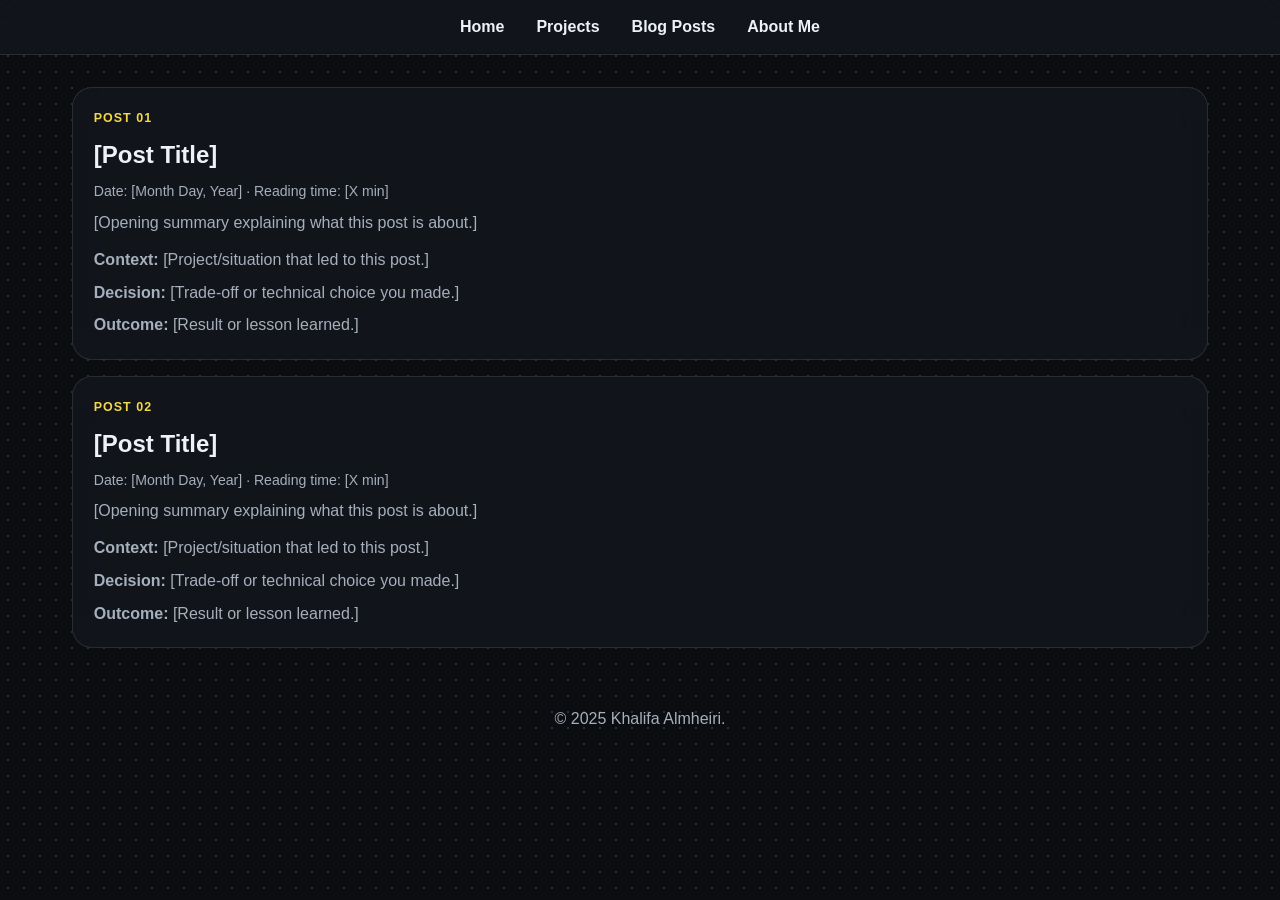
==== blog-posts.html @ 5a66d3f3 "Moved HTML to root for vercel." ====
<!DOCTYPE html>
<html lang="en">
<head>
    <meta charset="UTF-8">
    <meta name="viewport" content="width=device-width, initial-scale=1.0">
    <title>Blog Posts</title>
    <link rel="stylesheet" href="styles/styles.css">
</head>
<body>
    <header>
        <nav>
            <ul>
                <li><a href="index.html">Home</a></li>
                <li><a href="projects.html">Projects</a></li>
                <li><a href="blog-posts.html">Blog Posts</a></li>
                <li><a href="about-me.html">About Me</a></li>
            </ul>
        </nav>
    </header>

    <main>
        <section class="feed-stack">
            <article class="bento-card feed-entry">
                <p class="card-label">Post 01</p>
                <h2>[Post Title]</h2>
                <p class="feed-meta">Date: [Month Day, Year] · Reading time: [X min]</p>
                <p class="feed-muted">[Opening summary explaining what this post is about.]</p>
                <div class="feed-details">
                    <p><strong>Context:</strong> [Project/situation that led to this post.]</p>
                    <p><strong>Decision:</strong> [Trade-off or technical choice you made.]</p>
                    <p><strong>Outcome:</strong> [Result or lesson learned.]</p>
                </div>
            </article>

            <article class="bento-card feed-entry">
                <p class="card-label">Post 02</p>
                <h2>[Post Title]</h2>
                <p class="feed-meta">Date: [Month Day, Year] · Reading time: [X min]</p>
                <p class="feed-muted">[Opening summary explaining what this post is about.]</p>
                <div class="feed-details">
                    <p><strong>Context:</strong> [Project/situation that led to this post.]</p>
                    <p><strong>Decision:</strong> [Trade-off or technical choice you made.]</p>
                    <p><strong>Outcome:</strong> [Result or lesson learned.]</p>
                </div>
            </article>
        </section>
    </main>

    <footer>
        <p>&copy; 2025 Khalifa Almheiri.</p>
    </footer>
</body>
</html>
---- styles/styles.css ----
* {
    margin: 0;
    padding: 0;
    box-sizing: border-box;
}

:root {
    --accent-yellow: #f4d84a;
}

body {
    --bg-primary: #0b0d11;
    --dot-color: rgba(172, 179, 194, 0.2);
    --card-surface: rgba(22, 26, 33, 0.62);
    --border-soft: rgba(255, 255, 255, 0.1);
    --text-primary: #eef2f7;
    --text-muted: #a6afbc;

    font-family: "Inter", "Sora", "Segoe UI", Arial, sans-serif;
    line-height: 1.6;
    color: var(--text-primary);
    background-color: var(--bg-primary);
    background-image: radial-gradient(var(--dot-color) 1.1px, transparent 1.1px);
    background-size: 16px 16px;
    min-height: 100vh;
}

header {
    background: var(--card-surface);
    backdrop-filter: blur(16px);
    -webkit-backdrop-filter: blur(16px);
    border-bottom: 1px solid var(--border-soft);
    width: 100%;
    position: sticky;
    top: 0;
    z-index: 1000;
}

nav {
    width: 100%;
}

nav ul {
    list-style: none;
    display: flex;
    align-items: center;
    justify-content: center;
    flex-wrap: wrap;
    gap: 2rem;
    padding: 0.9rem 1rem;
}

nav a {
    text-decoration: none;
    color: var(--text-primary);
    font-weight: 600;
}

nav a:hover {
    color: var(--accent-yellow);
}

main {
    max-width: 1200px;
    margin: 0 auto;
    padding: 2rem;
}

.bento-grid {
    display: grid;
    grid-template-columns: repeat(12, 1fr);
    gap: 1.25rem;
    align-items: start;
}

.bento-card {
    position: relative;
    background: var(--card-surface);
    border: 1px solid var(--border-soft);
    border-radius: 20px;
    padding: 1.3rem;
    backdrop-filter: blur(16px);
    -webkit-backdrop-filter: blur(16px);
    transition: transform 220ms ease, box-shadow 220ms ease;
}

.bento-card:hover {
    transform: scale(1.02);
    box-shadow: 0 10px 28px rgba(0, 0, 0, 0.14);
}

.hero-card {
    grid-column: span 8;
    display: grid;
    grid-template-columns: auto 1fr;
    gap: 1rem;
    align-items: center;
    align-self: center;
}

.headshot {
    width: 130px;
    height: 130px;
    border-radius: 50%;
    object-fit: cover;
    border: 1px solid var(--border-soft);
}

.hero-card h1 {
    font-size: 1.9rem;
    line-height: 1.15;
}

.tagline {
    margin: 0.8rem 0;
    min-height: 1.6em;
    color: var(--text-muted);
}

.hero-links {
    display: flex;
    gap: 0.9rem;
    flex-wrap: wrap;
}

.hero-link {
    display: inline-flex;
    align-items: center;
    gap: 0.4rem;
    text-decoration: none;
    font-weight: 600;
    color: var(--accent-yellow);
}

.link-icon {
    width: 1rem;
    height: 1rem;
    display: inline-flex;
    align-items: center;
    justify-content: center;
}

.link-icon svg {
    width: 100%;
    height: 100%;
    fill: currentColor;
}

.mask-card {
    grid-column: span 4;
    align-self: center;
    perspective: 1000px;
}

.mask-inner {
    position: relative;
    transform-style: preserve-3d;
    transition: transform 0.7s ease;
    height: auto;
}

.mask-card.flipped .mask-inner {
    transform: rotateY(180deg);
}

.mask-face {
    position: absolute;
    inset: 0;
    backface-visibility: hidden;
}

.mask-back {
    border: 1px dashed var(--border-soft);
    border-radius: 12px;
    padding: 0.9rem;
    display: flex;
    flex-direction: column;
    justify-content: center;
    background: rgba(255, 255, 255, 0.04);
}

.mask-back {
    transform: rotateY(180deg);
}

.mask-graphic {
    min-height: 155px;
    max-height: 155px;
    border: 1px dashed var(--border-soft);
    border-radius: 12px;
    overflow: hidden;
}

.mask-photo {
    width: 100%;
    height: 100%;
    object-fit: cover;
    display: block;
}

.mask-caption {
    margin-top: 0.55rem;
    font-size: 0.85rem;
    color: var(--text-muted);
}

.mask-highlight,
.card-label {
    color: var(--accent-yellow);
}

.card-label {
    font-size: 0.78rem;
    text-transform: uppercase;
    letter-spacing: 0.08em;
    margin-bottom: 0.45rem;
    font-weight: 700;
}

.live-project-card {
    grid-column: span 7;
}

.project-layout {
    display: grid;
    grid-template-columns: 1fr 1fr;
    gap: 1rem;
    margin-top: 0.7rem;
}

.project-copy {
    color: var(--text-muted);
    display: flex;
    flex-direction: column;
    gap: 0.6rem;
}

.project-feats {
    font-size: 0.92rem;
}

.project-carousel {
    position: relative;
    border: 1px solid var(--border-soft);
    border-radius: 12px;
    overflow: hidden;
    min-height: 220px;
    background: rgba(255, 255, 255, 0.03);
}

.carousel-image {
    width: 100%;
    height: 220px;
    object-fit: cover;
    display: block;
}

.carousel-btn {
    position: absolute;
    top: 50%;
    transform: translateY(-50%);
    width: 34px;
    height: 34px;
    border-radius: 999px;
    border: 1px solid var(--border-soft);
    background: rgba(12, 12, 16, 0.72);
    color: var(--text-primary);
    cursor: pointer;
    line-height: 1;
    font-size: 1.2rem;
}

.carousel-btn:hover {
    border-color: var(--accent-yellow);
    color: var(--accent-yellow);
}

#carousel-prev {
    left: 0.6rem;
}

#carousel-next {
    right: 0.6rem;
}

.stack-card {
    grid-column: span 5;
    align-self: center;
    display: flex;
    flex-direction: column;
    justify-content: flex-start;
}

.stack-summary {
    margin-top: 0.35rem;
    color: var(--text-muted);
    font-size: 0.94rem;
}

.stack-groups {
    margin-top: 0.95rem;
    display: grid;
    gap: 0.75rem;
}

.stack-group {
    border: 1px solid var(--border-soft);
    border-radius: 12px;
    padding: 0.7rem;
    background: rgba(255, 255, 255, 0.02);
}

.stack-group-label {
    font-size: 0.72rem;
    letter-spacing: 0.08em;
    text-transform: uppercase;
    font-weight: 700;
    color: var(--text-muted);
    margin-bottom: 0.5rem;
}

.stack-chips {
    display: flex;
    flex-wrap: wrap;
    gap: 0.45rem;
}

.stack-chip {
    border: 1px solid var(--border-soft);
    border-radius: 999px;
    padding: 0.3rem 0.65rem;
    font-size: 0.82rem;
    font-weight: 500;
    color: var(--text-muted);
    background: rgba(255, 255, 255, 0.02);
    transition: border-color 180ms ease, color 180ms ease;
}

.stack-chip:hover {
    border-color: var(--accent-yellow);
    color: var(--accent-yellow);
}

.page-grid {
    align-items: stretch;
}

.page-intro-card {
    grid-column: span 12;
}

.page-intro-card h1 {
    font-size: 2rem;
    line-height: 1.15;
}

.page-intro-text {
    margin-top: 0.5rem;
    color: var(--text-muted);
    max-width: 72ch;
}

.about-main-card {
    grid-column: span 8;
}

.about-art-card {
    grid-column: span 4;
}

.about-gamedev-card {
    grid-column: span 4;
}

.about-cycling-card {
    grid-column: span 4;
}

.about-obsidian-card {
    grid-column: span 4;
}

.hobby-image {
    width: 100%;
    margin-top: 0.75rem;
    border-radius: 12px;
    border: 1px solid var(--border-soft);
    max-height: 180px;
    object-fit: cover;
    display: block;
}

.page-feature-card {
    grid-column: span 8;
}

.page-side-card {
    grid-column: span 4;
}

.page-project-card,
.page-post-card {
    grid-column: span 4;
}

.page-muted {
    color: var(--text-muted);
    margin-top: 0.45rem;
}

.page-meta {
    margin-top: 0.55rem;
    color: var(--text-muted);
    font-size: 0.86rem;
}

.template-list {
    margin-top: 0.65rem;
    padding-left: 1.1rem;
    color: var(--text-muted);
}

.template-list li {
    margin-bottom: 0.45rem;
}

.template-list.compact li {
    margin-bottom: 0.3rem;
}

.feed-stack {
    display: grid;
    grid-template-columns: 1fr;
    gap: 1rem;
}

.feed-entry {
    width: 100%;
}

.feed-intro h1 {
    font-size: 2rem;
    line-height: 1.15;
}

.feed-muted {
    margin-top: 0.45rem;
    color: var(--text-muted);
}

.feed-meta {
    margin-top: 0.35rem;
    font-size: 0.88rem;
    color: var(--text-muted);
}

.feed-details {
    margin-top: 0.7rem;
    display: grid;
    gap: 0.45rem;
    color: var(--text-muted);
}

.feed-details p {
    margin: 0;
}

.project-showcase-card {
    display: grid;
    gap: 0.85rem;
}

.project-title {
    font-size: 1.65rem;
    line-height: 1.2;
}

.project-subheadline {
    color: var(--text-muted);
}

.project-tech-tags {
    display: flex;
    flex-wrap: wrap;
    gap: 0.5rem;
}

.project-tech-tag {
    border: 1px solid var(--border-soft);
    border-radius: 999px;
    padding: 0.26rem 0.7rem;
    font-size: 0.8rem;
    color: var(--text-muted);
    background: rgba(255, 255, 255, 0.02);
}

.project-media-hero {
    min-height: 260px;
    border-radius: 14px;
    border: 1px solid var(--border-soft);
    background: rgba(255, 255, 255, 0.03);
    display: flex;
    align-items: center;
    justify-content: center;
    color: var(--text-muted);
    font-size: 0.92rem;
    text-align: center;
    padding: 1rem;
}

.project-media-image {
    width: 100%;
    height: 100%;
    object-fit: cover;
    border-radius: 10px;
    display: block;
}

.project-media-caption {
    margin-top: -0.35rem;
    font-size: 0.83rem;
    color: var(--text-muted);
}

.project-win-grid {
    display: grid;
    grid-template-columns: 1fr 1fr;
    gap: 0.8rem;
}

.project-section-label,
.project-challenge-label {
    font-size: 0.74rem;
    letter-spacing: 0.08em;
    text-transform: uppercase;
    font-weight: 700;
    color: var(--accent-yellow);
    margin-bottom: 0.4rem;
}

.project-stack-list {
    margin: 0;
    padding-left: 1.1rem;
    color: var(--text-muted);
}

.project-stack-list li {
    margin-bottom: 0.35rem;
}

.project-challenge-box {
    border: 1px solid var(--border-soft);
    border-radius: 12px;
    background: rgba(255, 255, 255, 0.03);
    padding: 0.75rem;
}

.project-challenge-box p {
    margin: 0;
    color: var(--text-muted);
}

.project-cta-group {
    display: flex;
    flex-wrap: wrap;
    gap: 0.65rem;
}

.project-cta {
    display: inline-flex;
    align-items: center;
    gap: 0.4rem;
    border-radius: 10px;
    padding: 0.52rem 0.85rem;
    font-weight: 700;
    text-decoration: none;
}

.project-cta-primary {
    border: 1px solid var(--accent-yellow);
    background: var(--accent-yellow);
    color: #1e2128;
}

.project-cta-secondary {
    border: 1px solid var(--border-soft);
    background: transparent;
    color: var(--text-primary);
}

.project-cta-secondary:hover {
    border-color: var(--accent-yellow);
    color: var(--accent-yellow);
}

.project-cta-icon {
    width: 0.95rem;
    height: 0.95rem;
    display: inline-flex;
}

.project-cta-icon svg {
    width: 100%;
    height: 100%;
    fill: currentColor;
}

.milestone-list {
    margin-top: 0.35rem;
    padding-left: 1rem;
}

.milestone-list li {
    margin-bottom: 0.5rem;
    color: var(--text-muted);
    font-size: 0.9rem;
}

a {
    color: var(--accent-yellow);
}

a:hover {
    color: var(--accent-yellow);
}

footer {
    text-align: center;
    padding: 1.6rem;
    color: var(--text-muted);
}

@media (max-width: 980px) {
    .bento-grid {
        grid-template-columns: repeat(2, minmax(0, 1fr));
    }

    .hero-card,
    .mask-card,
    .live-project-card,
    .stack-card {
        grid-column: span 1;
    }

    .page-intro-card,
    .page-feature-card,
    .page-side-card,
    .page-project-card,
    .page-post-card {
        grid-column: span 2;
    }

    .about-main-card,
    .about-art-card,
    .about-gamedev-card,
    .about-cycling-card,
    .about-obsidian-card {
        grid-column: span 2;
    }

    .project-layout {
        grid-template-columns: 1fr;
    }

    .project-win-grid {
        grid-template-columns: 1fr;
    }
}

@media (max-width: 760px) {
    nav ul {
        gap: 1rem;
    }

    .bento-grid {
        grid-template-columns: 1fr;
    }

    .page-intro-card,
    .page-feature-card,
    .page-side-card,
    .page-project-card,
    .page-post-card {
        grid-column: span 1;
    }

    .about-main-card,
    .about-art-card,
    .about-gamedev-card,
    .about-cycling-card,
    .about-obsidian-card {
        grid-column: span 1;
    }

    .hero-card {
        grid-template-columns: 1fr;
        text-align: center;
        justify-items: center;
    }

    .headshot {
        width: 110px;
        height: 110px;
    }
}
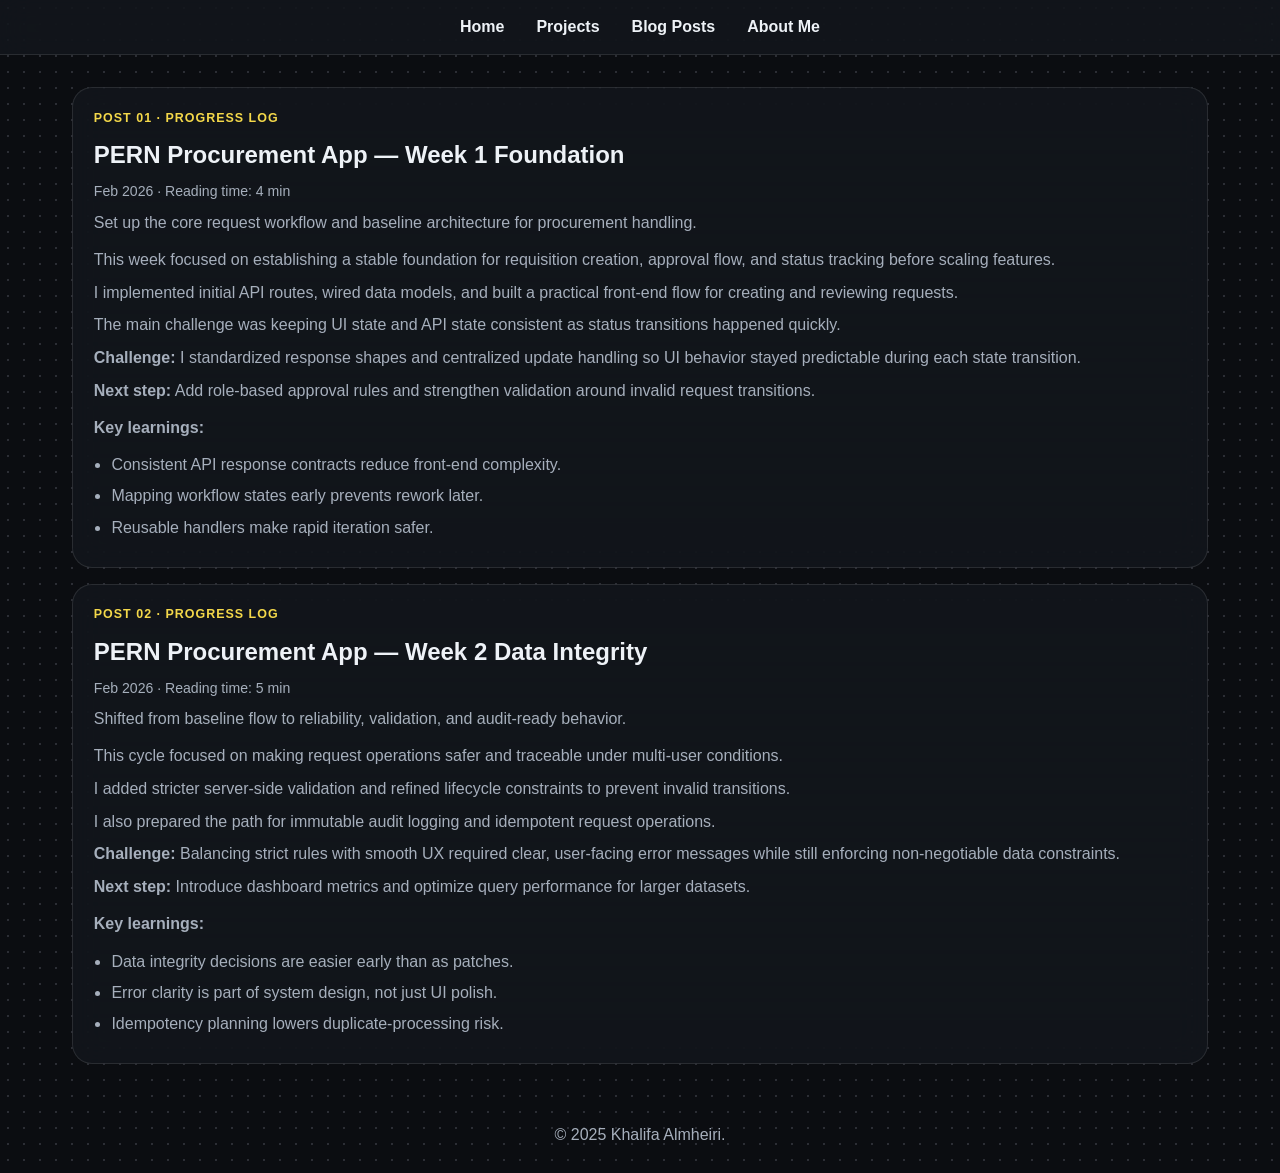
==== commit ac59b0ff: "Feat: Updated blog post section to auto render from json arrays." ====
--- a/blog-posts.html
+++ b/blog-posts.html
@@ -19,35 +19,22 @@
     </header>
 
     <main>
-        <section class="feed-stack">
-            <article class="bento-card feed-entry">
-                <p class="card-label">Post 01</p>
-                <h2>[Post Title]</h2>
-                <p class="feed-meta">Date: [Month Day, Year] · Reading time: [X min]</p>
-                <p class="feed-muted">[Opening summary explaining what this post is about.]</p>
-                <div class="feed-details">
-                    <p><strong>Context:</strong> [Project/situation that led to this post.]</p>
-                    <p><strong>Decision:</strong> [Trade-off or technical choice you made.]</p>
-                    <p><strong>Outcome:</strong> [Result or lesson learned.]</p>
-                </div>
-            </article>
+        <section class="feed-stack" id="blog-posts-feed"></section>
 
-            <article class="bento-card feed-entry">
-                <p class="card-label">Post 02</p>
-                <h2>[Post Title]</h2>
-                <p class="feed-meta">Date: [Month Day, Year] · Reading time: [X min]</p>
-                <p class="feed-muted">[Opening summary explaining what this post is about.]</p>
-                <div class="feed-details">
-                    <p><strong>Context:</strong> [Project/situation that led to this post.]</p>
-                    <p><strong>Decision:</strong> [Trade-off or technical choice you made.]</p>
-                    <p><strong>Outcome:</strong> [Result or lesson learned.]</p>
-                </div>
-            </article>
-        </section>
+        <noscript>
+            <section class="feed-stack">
+                <article class="bento-card feed-entry">
+                    <p class="feed-muted">Enable JavaScript to view blog entries.</p>
+                </article>
+            </section>
+        </noscript>
     </main>
 
     <footer>
         <p>&copy; 2025 Khalifa Almheiri.</p>
     </footer>
+
+    <script src="js/blogsdata.js"></script>
+    <script src="js/blog-posts.js"></script>
 </body>
 </html>
--- a/styles/styles.css
+++ b/styles/styles.css
@@ -463,6 +463,29 @@
 
 .feed-details p {
     margin: 0;
+}
+
+.blog-media-figure {
+    margin: 0.25rem 0 0;
+}
+
+.blog-media-image {
+    width: 100%;
+    border: 1px solid var(--border-soft);
+    border-radius: 12px;
+    max-height: 320px;
+    object-fit: cover;
+    display: block;
+}
+
+.feed-key-list {
+    margin-top: 0.3rem;
+    padding-left: 1.1rem;
+    color: var(--text-muted);
+}
+
+.feed-key-list li {
+    margin-bottom: 0.35rem;
 }
 
 .project-showcase-card {
